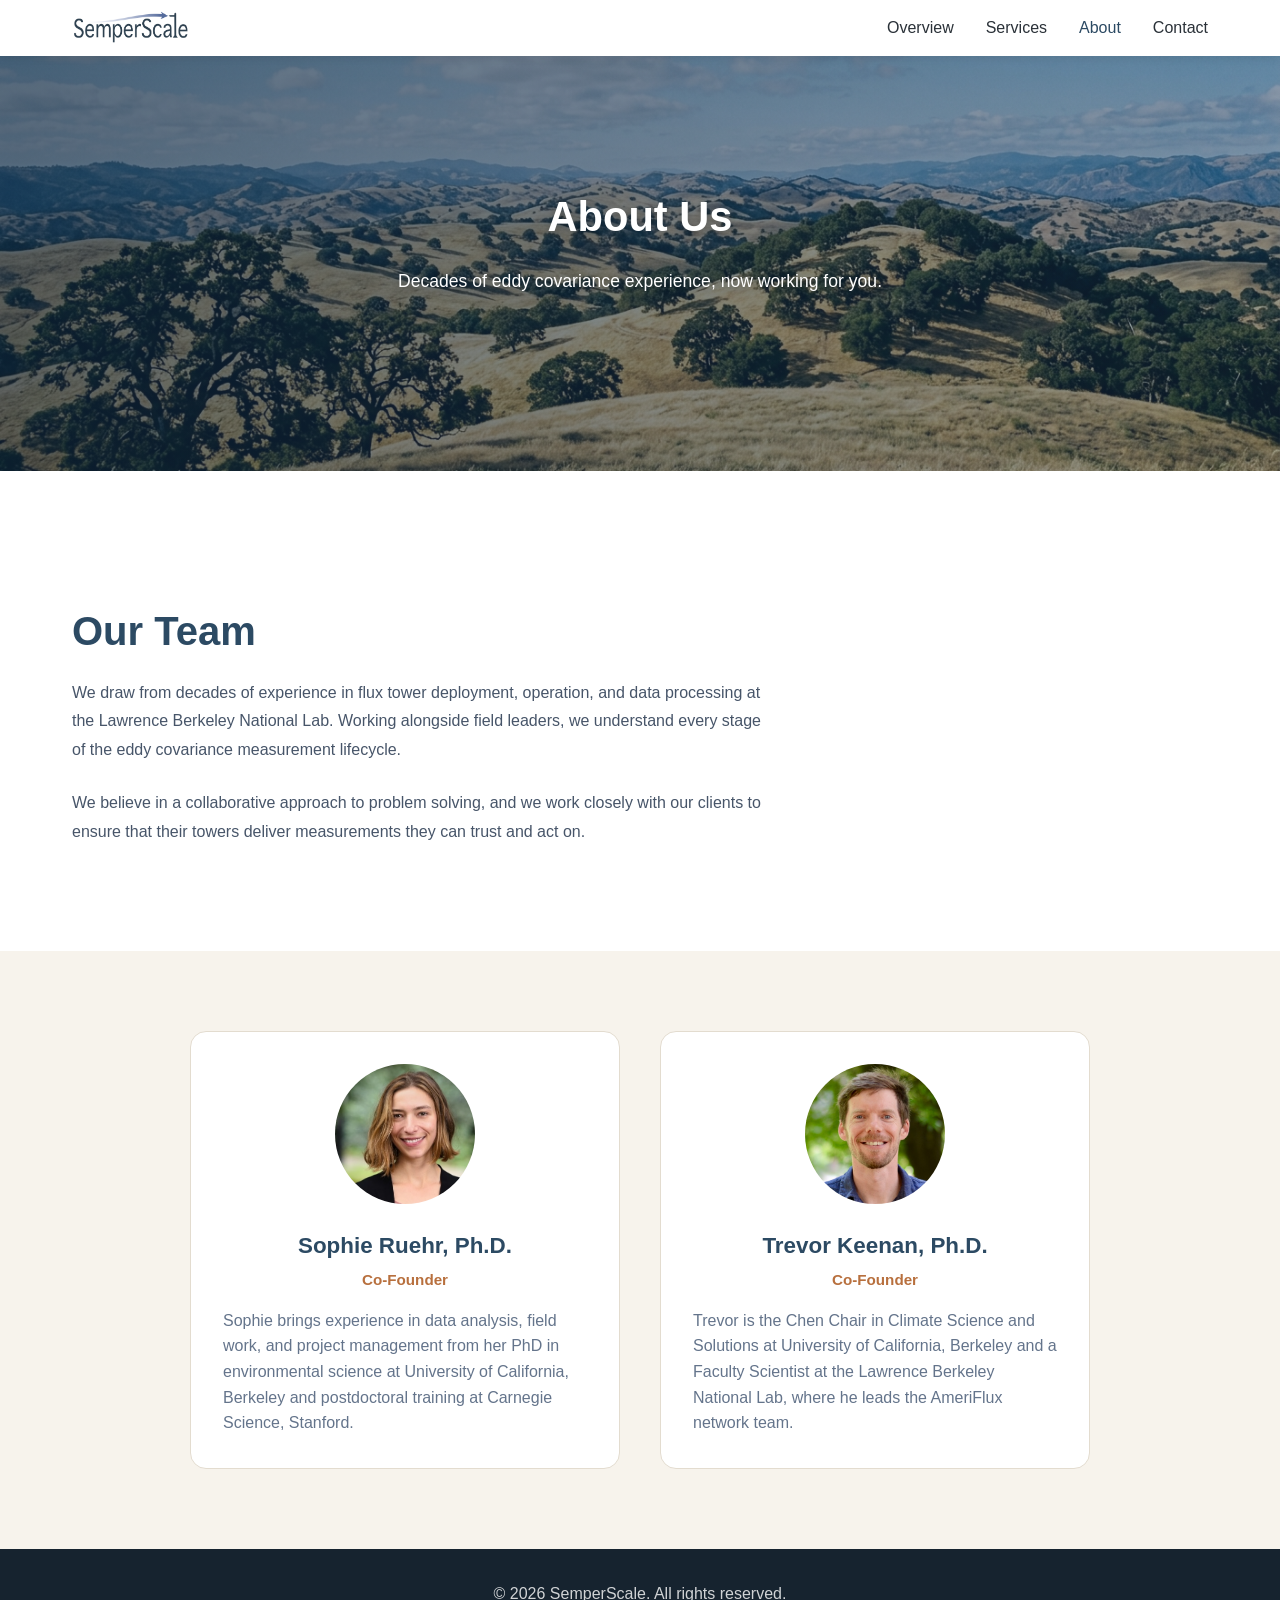
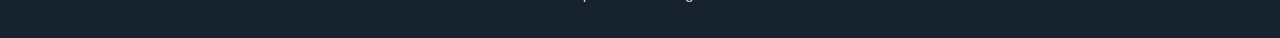
==== about.html @ 47adaabb "Add hero section with oak savannah image to About page Co-Authored-By: Claude Sonnet 5 <noreply@anth" ====
<!DOCTYPE html>
<html lang="en">
<head>
    <meta charset="UTF-8">
    <meta name="viewport" content="width=device-width, initial-scale=1.0">
    <title>About - SemperScale</title>
    <meta name="description" content="Meet the SemperScale team: decades of combined experience in eddy covariance flux tower deployment and monitoring, formerly at Lawrence Berkeley National Lab.">
    <link rel="stylesheet" href="styles.css">
    <link rel="icon" type="image/jpeg" href="photos/flavicon_small.png">
    <!-- Google tag (gtag.js) -->
    <script async src="https://www.googletagmanager.com/gtag/js?id=G-DHD9K9PDWL"></script>
    <script>
      window.dataLayer = window.dataLayer || [];
      function gtag(){dataLayer.push(arguments);}
      gtag('js', new Date());

      gtag('config', 'G-DHD9K9PDWL');
    </script>
</head>
<body>
    <!-- Navigation -->
    <nav>
        <div class="container">
            <a href="index.html" class="logo"><img src="photos/flavicon.png" alt="SemperScale"></a>
            <button class="nav-toggle" aria-label="Toggle menu" aria-expanded="false">
                <span></span>
                <span></span>
                <span></span>
            </button>
            <ul id="nav-menu">
                <li><a href="index.html#overview">Overview</a></li>
                <li><a href="services.html">Services</a></li>
                <li><a href="about.html" class="active">About</a></li>
                <li><a href="contact.html">Contact</a></li>
            </ul>
        </div>
    </nav>

    <!-- Hero Section -->
    <section class="hero hero-compact hero-image hero-image-oak-savannah">
        <div class="container">
            <h1>About Us</h1>
            <p>Decades of eddy covariance experience, now working for you.</p>
        </div>
    </section>

    <!-- Team Section -->
    <section id="team">
        <div class="container">
            <h2 class="team-heading">Our Team</h2>

            <div class="overview-text">
                <p>We draw from decades of experience in flux tower deployment, operation, and data processing at the Lawrence Berkeley National Lab. Working alongside field leaders, we understand every stage of the eddy covariance measurement lifecycle. 
                </p>

                <p>                    We believe in a collaborative approach to problem solving, and we work closely with our clients to ensure that their towers deliver measurements they can trust and act on.</p>
               
            </div>
        </div>
    </section>

    <section class="alt">
        <div class="container">
            <div class="team-grid">
                <div class="team-member">
                    <a class="profile-link" href="https://sruehr.github.io" target="_blank" rel="noopener noreferrer">
                        <div class="team-photo"><img src="photos/headshots/ruehr_headshot_web.jpg" alt="Sophie Ruehr"></div>
                        <h3>Sophie Ruehr, Ph.D.</h3>
                    </a>
                    <div class="role">Co-Founder</div>
                    <p class="bio">Sophie brings experience in data analysis, field work, and project management from her PhD in environmental science at University of California, Berkeley and postdoctoral training at Carnegie Science, Stanford.</p>
                </div>
                <div class="team-member">
                    <a class="profile-link" href="https://www.keenangroup.info/" target="_blank" rel="noopener noreferrer">
                        <div class="team-photo"><img src="photos/headshots/keenan_headshot.jpg" alt="Trevor Keenan"></div>
                        <h3>Trevor Keenan, Ph.D.</h3>
                    </a>
                    <div class="role">Co-Founder</div>
                    <p class="bio">Trevor is the Chen Chair in Climate Science and Solutions at University of California, Berkeley and a Faculty Scientist at the Lawrence Berkeley National Lab, where he leads the AmeriFlux network team. </p>
                </div>
            </div>
        </div>
    </section>

    <!-- Footer -->
    <footer>
        <div class="container">
            <p>&copy; 2026 SemperScale. All rights reserved.</p>
        </div>
    </footer>
    <script>
        const toggle = document.querySelector('.nav-toggle');
        const menu = document.getElementById('nav-menu');

        toggle.addEventListener('click', () => {
            const open = menu.classList.toggle('open');
            toggle.classList.toggle('open', open);
            toggle.setAttribute('aria-expanded', open);
        });

        menu.querySelectorAll('a').forEach(link => {
            link.addEventListener('click', () => {
                menu.classList.remove('open');
                toggle.classList.remove('open');
                toggle.setAttribute('aria-expanded', false);
            });
        });
    </script>
</body>
</html>
---- styles.css ----
* {
    margin: 0;
    padding: 0;
    box-sizing: border-box;
}

:root {
    --primary: #2C4A63;
    --primary-light: #5B87A6;
    --secondary: #B8703E;
    --accent: #C17F2A;
    --dark: #16232F;
    --light: #F7F3EC;
    --text: #2A3138;
    --border: #E3DCCF;
}

body {
    font-family: -apple-system, BlinkMacSystemFont, 'Segoe UI', Roboto, Oxygen, Ubuntu, Cantarell, sans-serif;
    line-height: 1.6;
    color: var(--text);
    background-color: #FFFFFF;
}

/* Navigation */
nav {
    background: white;
    box-shadow: 0 2px 8px rgba(0, 0, 0, 0.08);
    position: sticky;
    top: 0;
    z-index: 100;
}

nav .container {
    max-width: 1200px;
    margin: 0 auto;
    padding: 0.5rem 2rem;
    display: flex;
    justify-content: space-between;
    align-items: center;
}

.logo img {
    height: 40px;
    display: block;
}

.logo {
    font-size: 1.5rem;
    font-weight: 700;
    color: var(--primary);
    text-decoration: none;
}

nav ul {
    list-style: none;
    display: flex;
    gap: 2rem;
}

nav a {
    text-decoration: none;
    color: var(--text);
    font-weight: 500;
    transition: color 0.3s;
}

nav a:hover {
    color: var(--primary-light);
}

nav a.active {
    color: var(--primary);
}

/* Hero Section */
.hero {
    background: linear-gradient(135deg, var(--primary) 0%, var(--secondary) 100%);
    color: white;
    padding: 6rem 2rem;
    text-align: center;
}

.hero.hero-compact {
    padding: 4rem 2rem;
}

.hero.hero-image {
    background: linear-gradient(135deg, rgba(15, 42, 67, 0.55) 0%, rgba(30, 64, 99, 0.4) 100%),
        url("photos/website_images/fluxtower_landscape.png") center 25% / cover no-repeat;
    padding: 8rem 2rem;
}

.hero.hero-image.hero-image-team {
    background: linear-gradient(135deg, rgba(15, 42, 67, 0.698) 0%, rgba(30, 64, 99, 0.4) 100%),
        url("photos/website_images/team.png") center 20% / cover no-repeat;
}

.hero.hero-image.hero-image-cornfield {
    background: linear-gradient(135deg, rgba(15, 42, 67, 0.698) 0%, rgba(30, 64, 99, 0.4) 100%),
        url("photos/website_images/cornfield.jpeg") center 10% / cover no-repeat;
}

.hero.hero-image.hero-image-oak-savannah {
    background: linear-gradient(135deg, rgba(15, 42, 67, 0.698) 0%, rgba(30, 64, 99, 0.4) 100%),
        url("photos/website_images/oak_savannah.jpeg") center / cover no-repeat;
}

.hero.hero-image h1,
.hero.hero-image p,
.hero.hero-image h2 {
    text-shadow: 0 2px 10px rgba(0, 0, 0, 0.35);
}

.hero h2 {
    font-size: 1.4rem;
    font-weight: 600;
    color: white;
    margin-bottom: 2rem;
}

.hero h3 {
    font-size: 1.25rem;
    font-weight: 600;
    color: white;
    margin-bottom: 2rem;
}

.hero .container {
    max-width: 900px;
    margin: 0 auto;
}

.hero h1 {
    font-size: 3.5rem;
    margin-bottom: 1rem;
    font-weight: 700;
}

.hero.hero-compact h1 {
    font-size: 2.6rem;
}

.hero p {
    font-size: 1.3rem;
    margin-bottom: 2rem;
    opacity: 1;
    color: white;
}

.cta-button {
    display: inline-block;
    background: var(--accent);
    color: white;
    padding: 1rem 2rem;
    border-radius: 0.5rem;
    text-decoration: none;
    font-weight: 600;
    transition: all 0.3s;
    border: 2px solid var(--accent);
}

.cta-button:hover {
    background: white;
    color: var(--primary);
}

.cta-button-secondary {
    background: transparent;
    border: 2px solid white;
    margin-left: 1rem;
}

.cta-button-secondary:hover {
    background: white;
    color: var(--primary);
    border-color: white;
}

/* Container */
.container {
    max-width: 1200px;
    margin: 0 auto;
    padding: 0 2rem;
}

/* Sections */
section {
    padding: 5rem 2rem;
}

section.alt {
    background: var(--light);
}

section.peach {
    background: var(--light);
}

section h2 {
    font-size: 2.5rem;
    margin-bottom: 1rem;
    color: var(--primary);
}

section > .container > p:first-of-type {
    font-size: 1.1rem;
    color: #64748B;
    margin-bottom: 3rem;
    max-width: 700px;
}

.hero > .container > p:first-of-type {
    color: white;
    margin-left: auto;
    margin-right: auto;
}

/* Overview Section */
.overview-content {
    display: grid;
    grid-template-columns: 1fr 1fr;
    gap: 3rem;
    align-items: center;
}

.overview-text h3 {
    font-size: 1.8rem;
    margin-bottom: 1.5rem;
    color: var(--primary);
}

.overview-text p {
    margin-bottom: 1.5rem;
    color: #475569;
    line-height: 1.8;
    max-width: 700px;
}

.overview-visual {
    border-radius: 1rem;
    height: 400px;
    overflow: hidden;
}

.overview-visual img {
    width: 100%;
    height: 100%;
    object-fit: cover;
}

/* Services Grid */
.services-grid {
    display: grid;
    grid-template-columns: repeat(auto-fit, minmax(280px, 1fr));
    gap: 2rem;
}

.service-card {
    background: white;
    border-radius: 1rem;
    padding: 2rem;
    border: 1px solid var(--border);
    transition: all 0.3s;
}

.service-card:hover {
    box-shadow: 0 10px 30px rgba(0, 0, 0, 0.1);
    transform: translateY(-5px);
    border-color: var(--primary-light);
}

.service-icon {
    font-size: 2.5rem;
    margin-bottom: 1rem;
}

.service-card h3 {
    font-size: 1.3rem;
    margin-bottom: 1rem;
    color: var(--primary);
}

.service-card p {
    color: #64748B;
    line-height: 1.7;
}

.service-card a.card-link {
    display: inline-block;
    margin-top: 1rem;
    font-weight: 600;
    color: var(--primary);
    text-decoration: none;
}

.service-card a.card-link:hover {
    text-decoration: underline;
}

/* Industries Grid (services page) */
.industries-grid {
    display: grid;
    grid-template-columns: repeat(3, 1fr);
    gap: 1.5rem;
    margin-bottom: 1rem;
}

.industry-card {
    background: white;
    border: 1px solid var(--border);
    border-radius: 0.75rem;
    padding: 1.5rem;
    text-align: left;
    transition: all 0.3s;
}

.industry-card:hover {
    border-color: var(--primary-light);
    box-shadow: 0 6px 20px rgba(0, 0, 0, 0.06);
}

.industry-card h4 {
    color: var(--primary);
    font-size: 1.05rem;
    margin-bottom: 0.5rem;
}

.industry-card p {
    color: #64748B;
    font-size: 0.95rem;
}

/* Capability sections (services page) */
.capability {
    display: grid;
    grid-template-columns: 280px 1fr;
    gap: 2.5rem;
    padding: 2.5rem 0;
    border-bottom: 1px solid var(--border);
    scroll-margin-top: 90px;
}

.capability:last-child {
    border-bottom: none;
}

.capability-heading h3 {
    color: var(--primary);
    font-size: 1.5rem;
    margin-bottom: 0.75rem;
}

.capability-heading p {
    color: #64748B;
    margin-bottom: 1rem;
}

.capability-list {
    list-style: none;
}

.capability-list li {
    position: relative;
    padding-left: 1.5rem;
    margin-bottom: 0.9rem;
    color: #334155;
}

.capability-list li::before {
    content: "";
    position: absolute;
    left: 0;
    top: 0.55rem;
    width: 8px;
    height: 8px;
    border-radius: 50%;
    background: var(--primary-light);
}

.capability-list li strong {
    color: var(--text);
}

/* Services sub-nav (jump links on services page) */
.services-subnav {
    display: flex;
    flex-wrap: wrap;
    gap: 0.6rem;
    margin-bottom: 0;
}

.services-subnav a {
    text-decoration: none;
    color: var(--primary);
    background: var(--light);
    border: 1px solid var(--border);
    padding: 0.5rem 1rem;
    border-radius: 999px;
    font-size: 0.9rem;
    font-weight: 500;
    transition: all 0.2s;
}

.services-subnav a:hover {
    background: var(--primary);
    color: white;
    border-color: var(--primary);
}

/* Team Section */
.team-content {
    text-align: center;
    max-width: 700px;
    margin: 0 auto;
}

.team-content p {
    font-size: 1.1rem;
    color: #64748B;
    margin-bottom: 2rem;
}

.team-highlight {
    background: linear-gradient(135deg, rgba(15, 118, 110, 0.1) 0%, rgba(6, 182, 212, 0.1) 100%);
    padding: 2rem;
    border-radius: 1rem;
    border-left: 4px solid var(--primary-light);
}

/* About page - founder bios */
.team-heading {
    margin-top: 3rem;
}

.team-grid {
    display: grid;
    grid-template-columns: repeat(auto-fit, minmax(320px, 1fr));
    gap: 2.5rem;
    max-width: 900px;
    margin: 0 auto;
}

.team-member {
    background: white;
    border: 1px solid var(--border);
    border-radius: 1rem;
    padding: 2rem;
    text-align: center;
}

.team-photo {
    width: 140px;
    height: 140px;
    border-radius: 50%;
    margin: 0 auto 1.5rem;
    background: linear-gradient(135deg, rgba(15, 118, 110, 0.15) 0%, rgba(6, 182, 212, 0.15) 100%);
    display: flex;
    align-items: center;
    justify-content: center;
    font-size: 2.5rem;
    font-weight: 700;
    color: var(--primary);
    overflow: hidden;
}

.team-photo img {
    width: 100%;
    height: 100%;
    object-fit: cover;
}

.profile-link {
    display: block;
    text-decoration: none;
    color: inherit;
}

.profile-link .team-photo {
    transition: box-shadow 0.3s;
}

.profile-link:hover .team-photo {
    box-shadow: 0 0 0 4px rgba(20, 184, 166, 0.25);
}

.profile-link:hover h3 {
    color: var(--primary-light);
    text-decoration: underline;
}

.team-member h3 {
    color: var(--primary);
    font-size: 1.4rem;
    margin-bottom: 0.25rem;
    transition: color 0.3s;
}

.team-member .role {
    color: var(--secondary);
    font-weight: 600;
    font-size: 0.95rem;
    margin-bottom: 1rem;
}

.team-member p.bio {
    color: #64748B;
    text-align: left;
}

/* Contact Section */
.contact-container {
    text-align: center;
    max-width: 600px;
    margin: 0 auto;
}

.contact-container p {
    font-size: 1.1rem;
    color: #64748B;
    margin-bottom: 2rem;
}

.contact-email-link {
    display: inline-block;
    font-size: 1.3rem;
    font-weight: 600;
    color: var(--primary);
    text-decoration: none;
    background: white;
    padding: 1rem 2rem;
    border-radius: 0.5rem;
    border: 2px solid var(--primary-light);
    transition: all 0.3s;
}

.contact-email-link:hover {
    background: var(--primary);
    color: white;
    border-color: var(--primary);
}

/* Footer */
footer {
    background: var(--dark);
    color: white;
    padding: 2rem;
    text-align: center;
}

footer p {
    opacity: 0.8;
}

.nav-toggle {
    display: none;
    flex-direction: column;
    gap: 5px;
    background: none;
    border: none;
    cursor: pointer;
    padding: 4px;
}

.nav-toggle span {
    display: block;
    width: 24px;
    height: 2px;
    background: var(--text);
    border-radius: 2px;
    transition: all 0.3s;
}

.nav-toggle.open span:nth-child(1) {
    transform: translateY(7px) rotate(45deg);
}

.nav-toggle.open span:nth-child(2) {
    opacity: 0;
}

.nav-toggle.open span:nth-child(3) {
    transform: translateY(-7px) rotate(-45deg);
}

@media (max-width: 992px) {
    .industries-grid {
        grid-template-columns: repeat(3, 1fr);
    }
}

/* Responsive */
@media (max-width: 768px) {
    .industries-grid {
        grid-template-columns: repeat(2, 1fr);
    }

    .hero h1 {
        font-size: 2.5rem;
    }

    .hero p {
        font-size: 1.1rem;
    }

    .nav-toggle {
        display: flex;
    }

    nav ul {
        display: none;
        flex-direction: column;
        gap: 0;
        width: 100%;
        border-top: 1px solid var(--border);
        margin-top: 0.5rem;
    }

    nav ul.open {
        display: flex;
    }

    nav ul li a {
        display: block;
        padding: 0.75rem 0;
        border-bottom: 1px solid var(--border);
        font-size: 1rem;
    }

    nav .container {
        flex-wrap: wrap;
    }

    .overview-content {
        grid-template-columns: 1fr;
    }

    .overview-visual {
        height: 300px;
    }

    .cta-button-secondary {
        margin-left: 0;
        margin-top: 1rem;
        display: block;
    }

    section h2 {
        font-size: 2rem;
    }

    .capability {
        grid-template-columns: 1fr;
        gap: 1rem;
    }
}

@media (max-width: 480px) {
    .industries-grid {
        grid-template-columns: 1fr;
    }
}
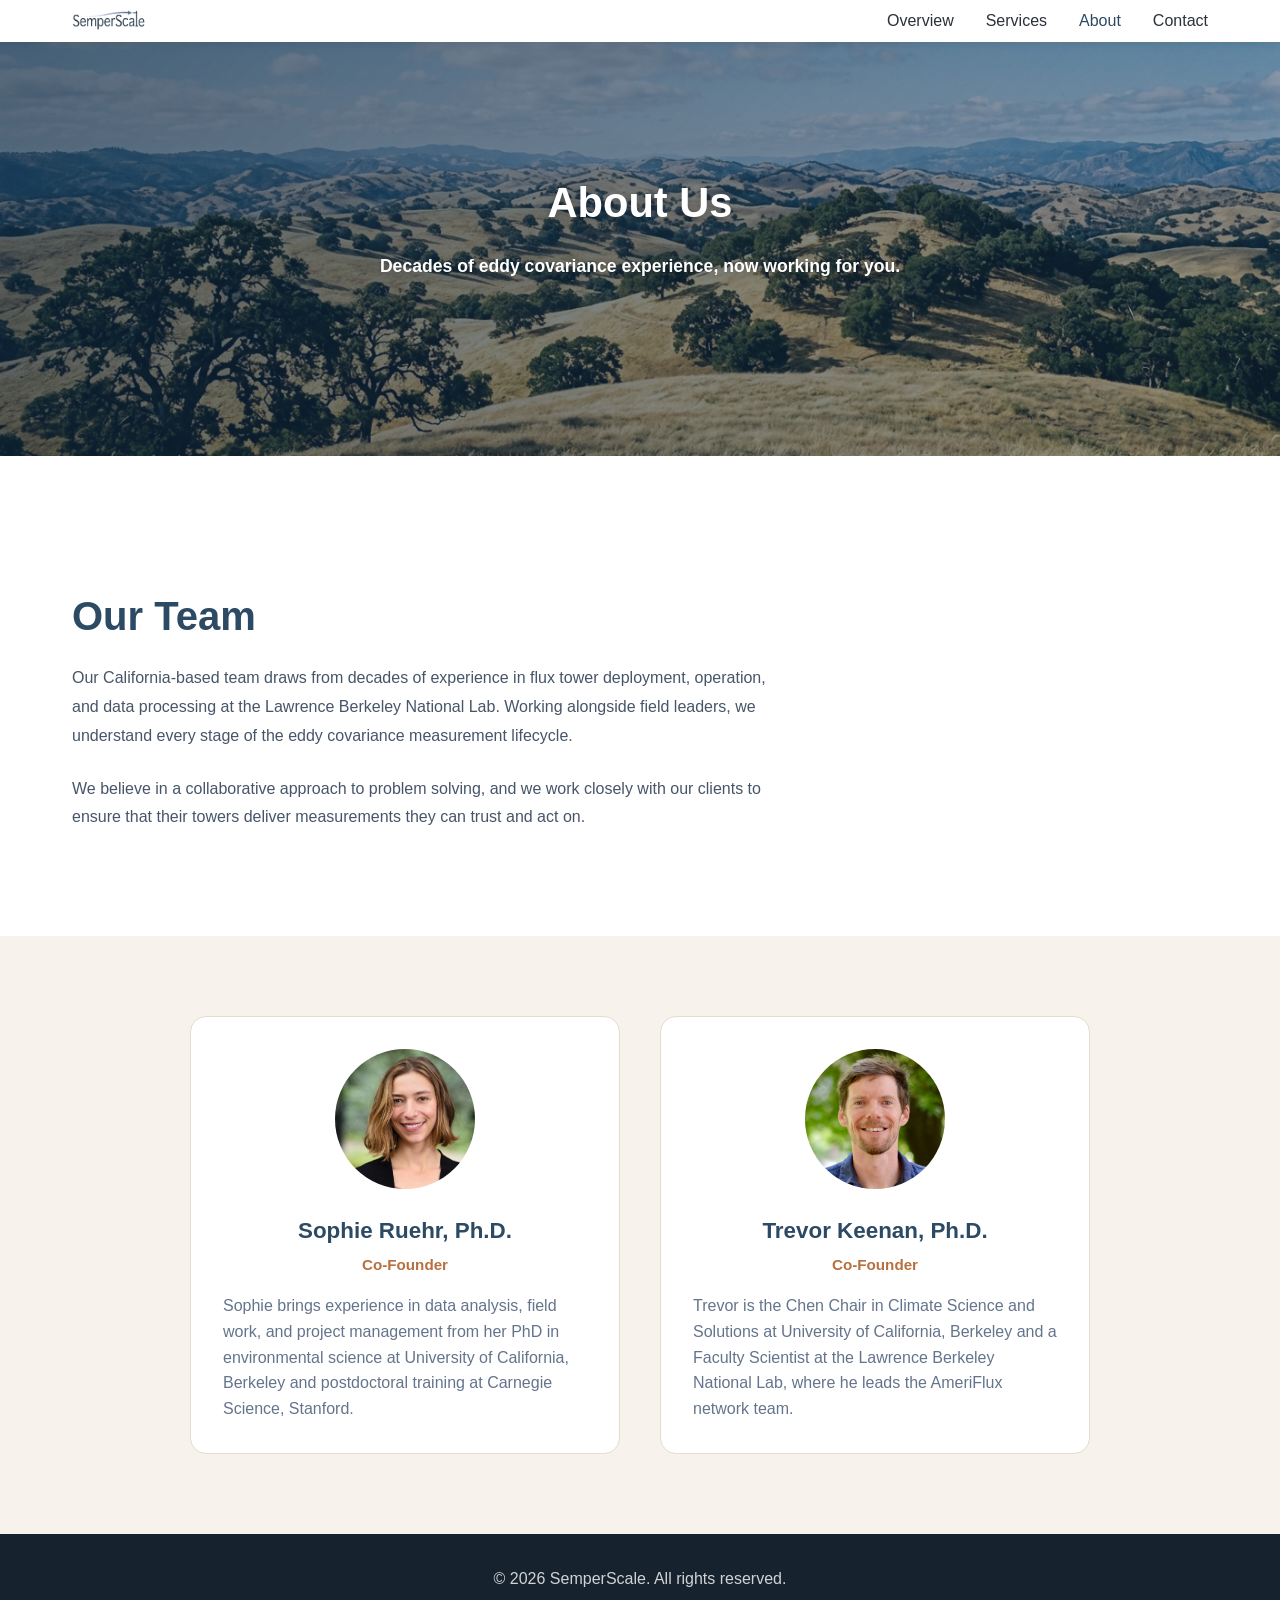
==== commit 87ad466d: "Bold hero subtitle text for legibility over images Co-Authored-By: Claude Sonnet 5 <noreply@anthropi" ====
--- a/about.html
+++ b/about.html
@@ -50,7 +50,7 @@
             <h2 class="team-heading">Our Team</h2>
 
             <div class="overview-text">
-                <p>We draw from decades of experience in flux tower deployment, operation, and data processing at the Lawrence Berkeley National Lab. Working alongside field leaders, we understand every stage of the eddy covariance measurement lifecycle. 
+                <p>Our California-based team draws from decades of experience in flux tower deployment, operation, and data processing at the Lawrence Berkeley National Lab. Working alongside field leaders, we understand every stage of the eddy covariance measurement lifecycle. 
                 </p>
 
                 <p>                    We believe in a collaborative approach to problem solving, and we work closely with our clients to ensure that their towers deliver measurements they can trust and act on.</p>
--- a/styles.css
+++ b/styles.css
@@ -41,7 +41,7 @@
 }
 
 .logo img {
-    height: 40px;
+    height: 25px;
     display: block;
 }
 
@@ -143,6 +143,7 @@
 
 .hero p {
     font-size: 1.3rem;
+    font-weight: 600;
     margin-bottom: 2rem;
     opacity: 1;
     color: white;
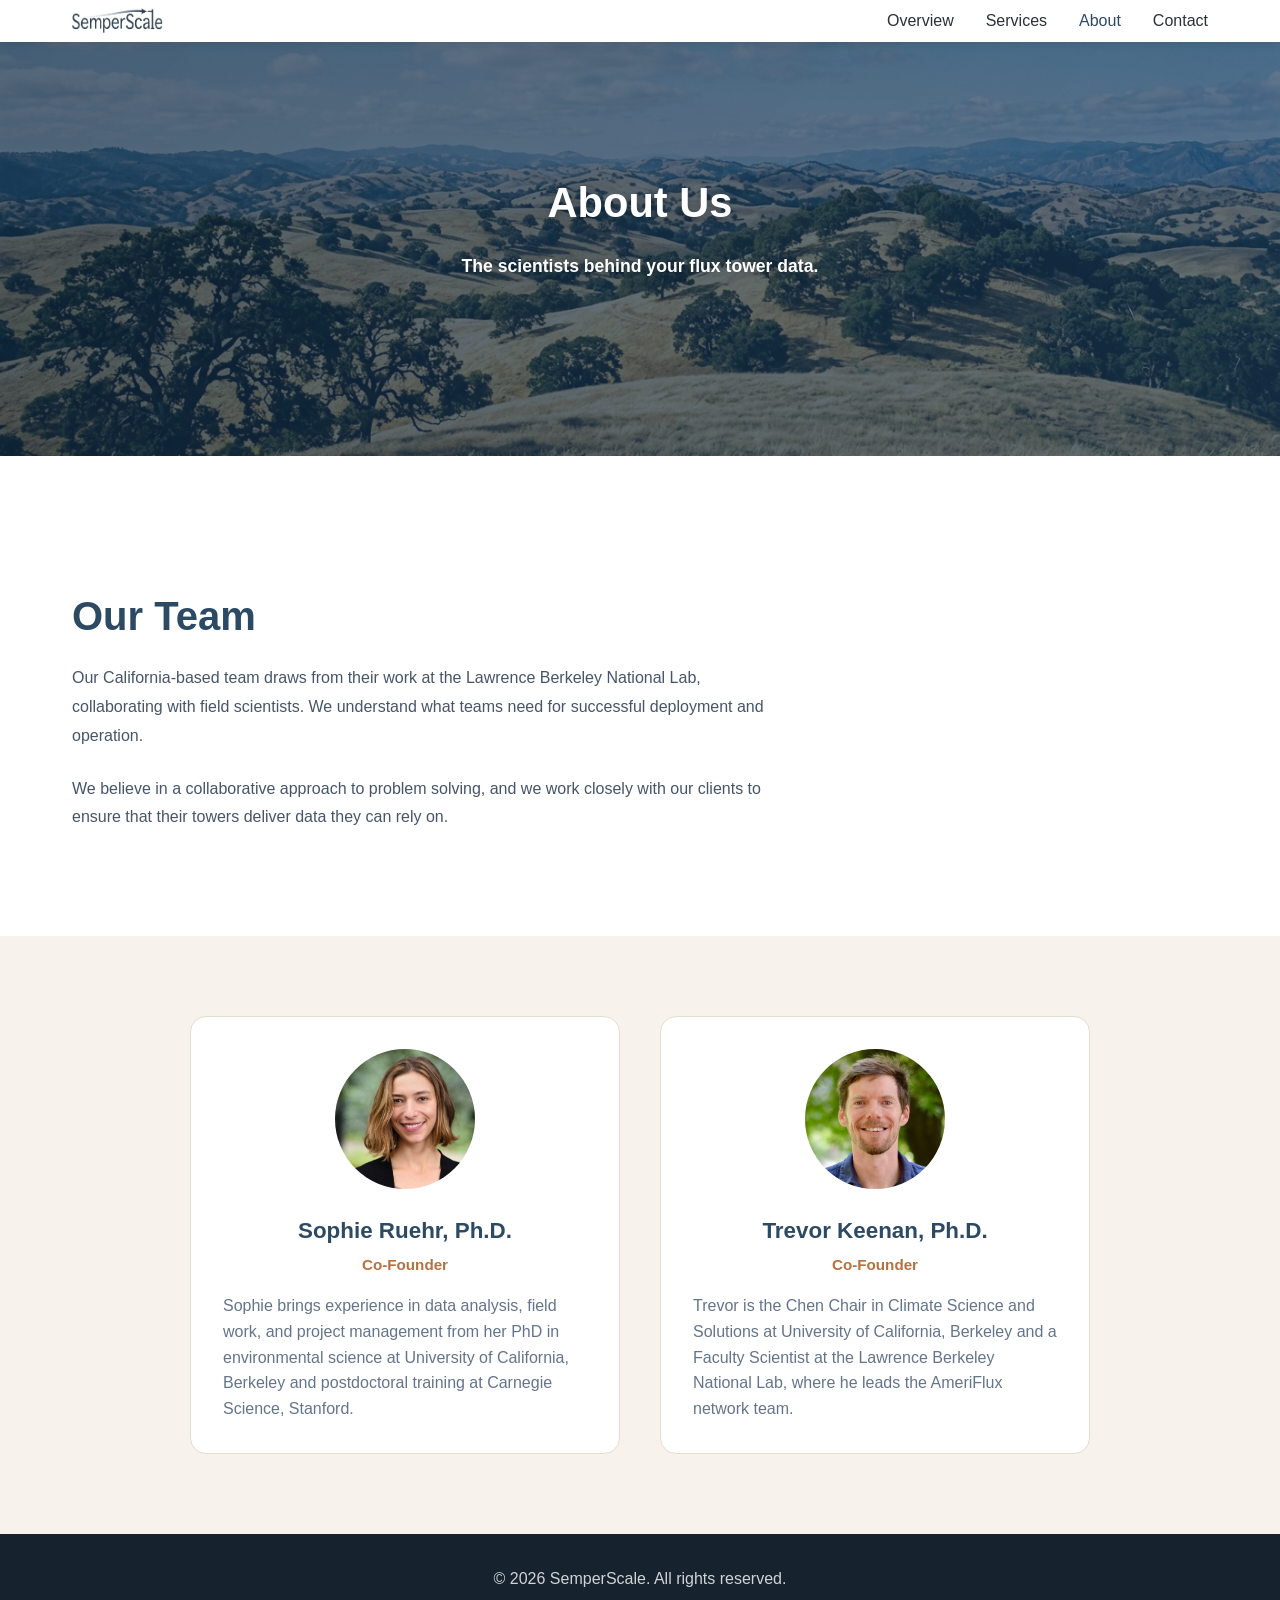
==== commit 3f77ddc3: "Updated photos and text throughout to be less redundant" ====
--- a/about.html
+++ b/about.html
@@ -40,7 +40,7 @@
     <section class="hero hero-compact hero-image hero-image-oak-savannah">
         <div class="container">
             <h1>About Us</h1>
-            <p>Decades of eddy covariance experience, now working for you.</p>
+            <p>The scientists behind your flux tower data.</p>
         </div>
     </section>
 
@@ -50,10 +50,10 @@
             <h2 class="team-heading">Our Team</h2>
 
             <div class="overview-text">
-                <p>Our California-based team draws from decades of experience in flux tower deployment, operation, and data processing at the Lawrence Berkeley National Lab. Working alongside field leaders, we understand every stage of the eddy covariance measurement lifecycle. 
+                <p>Our California-based team draws from their work at the Lawrence Berkeley National Lab, collaborating with field scientists. We understand what teams need for successful deployment and operation.
                 </p>
 
-                <p>                    We believe in a collaborative approach to problem solving, and we work closely with our clients to ensure that their towers deliver measurements they can trust and act on.</p>
+                <p>We believe in a collaborative approach to problem solving, and we work closely with our clients to ensure that their towers deliver data they can rely on.</p>
                
             </div>
         </div>
--- a/styles.css
+++ b/styles.css
@@ -86,23 +86,23 @@
 }
 
 .hero.hero-image {
-    background: linear-gradient(135deg, rgba(15, 42, 67, 0.55) 0%, rgba(30, 64, 99, 0.4) 100%),
+    background: linear-gradient(135deg, rgba(15, 42, 67, 0.3) 0%, rgba(30, 64, 99, 0.6) 100%),
         url("photos/website_images/fluxtower_landscape.png") center 25% / cover no-repeat;
     padding: 8rem 2rem;
 }
 
 .hero.hero-image.hero-image-team {
-    background: linear-gradient(135deg, rgba(15, 42, 67, 0.698) 0%, rgba(30, 64, 99, 0.4) 100%),
+    background: linear-gradient(135deg, rgba(15, 42, 67, 0.7) 0%, rgba(30, 64, 99, 0.65) 100%),
         url("photos/website_images/team.png") center 20% / cover no-repeat;
 }
 
 .hero.hero-image.hero-image-cornfield {
-    background: linear-gradient(135deg, rgba(15, 42, 67, 0.698) 0%, rgba(30, 64, 99, 0.4) 100%),
+    background: linear-gradient(135deg, rgba(15, 42, 67, 0.7) 0%, rgba(30, 64, 99, 0.65) 100%),
         url("photos/website_images/cornfield.jpeg") center 10% / cover no-repeat;
 }
 
 .hero.hero-image.hero-image-oak-savannah {
-    background: linear-gradient(135deg, rgba(15, 42, 67, 0.698) 0%, rgba(30, 64, 99, 0.4) 100%),
+    background: linear-gradient(135deg, rgba(15, 42, 67, 0.7) 0%, rgba(30, 64, 99, 0.65) 100%),
         url("photos/website_images/oak_savannah.jpeg") center / cover no-repeat;
 }
 
@@ -526,19 +526,19 @@
     display: inline-block;
     font-size: 1.3rem;
     font-weight: 600;
-    color: var(--primary);
+    color: var(--secondary);
     text-decoration: none;
     background: white;
     padding: 1rem 2rem;
     border-radius: 0.5rem;
-    border: 2px solid var(--primary-light);
+    border: 2px solid var(--secondary);
     transition: all 0.3s;
 }
 
 .contact-email-link:hover {
-    background: var(--primary);
-    color: white;
-    border-color: var(--primary);
+    background: var(--secondary);
+    color: white;
+    border-color: var(--secondary);
 }
 
 /* Footer */
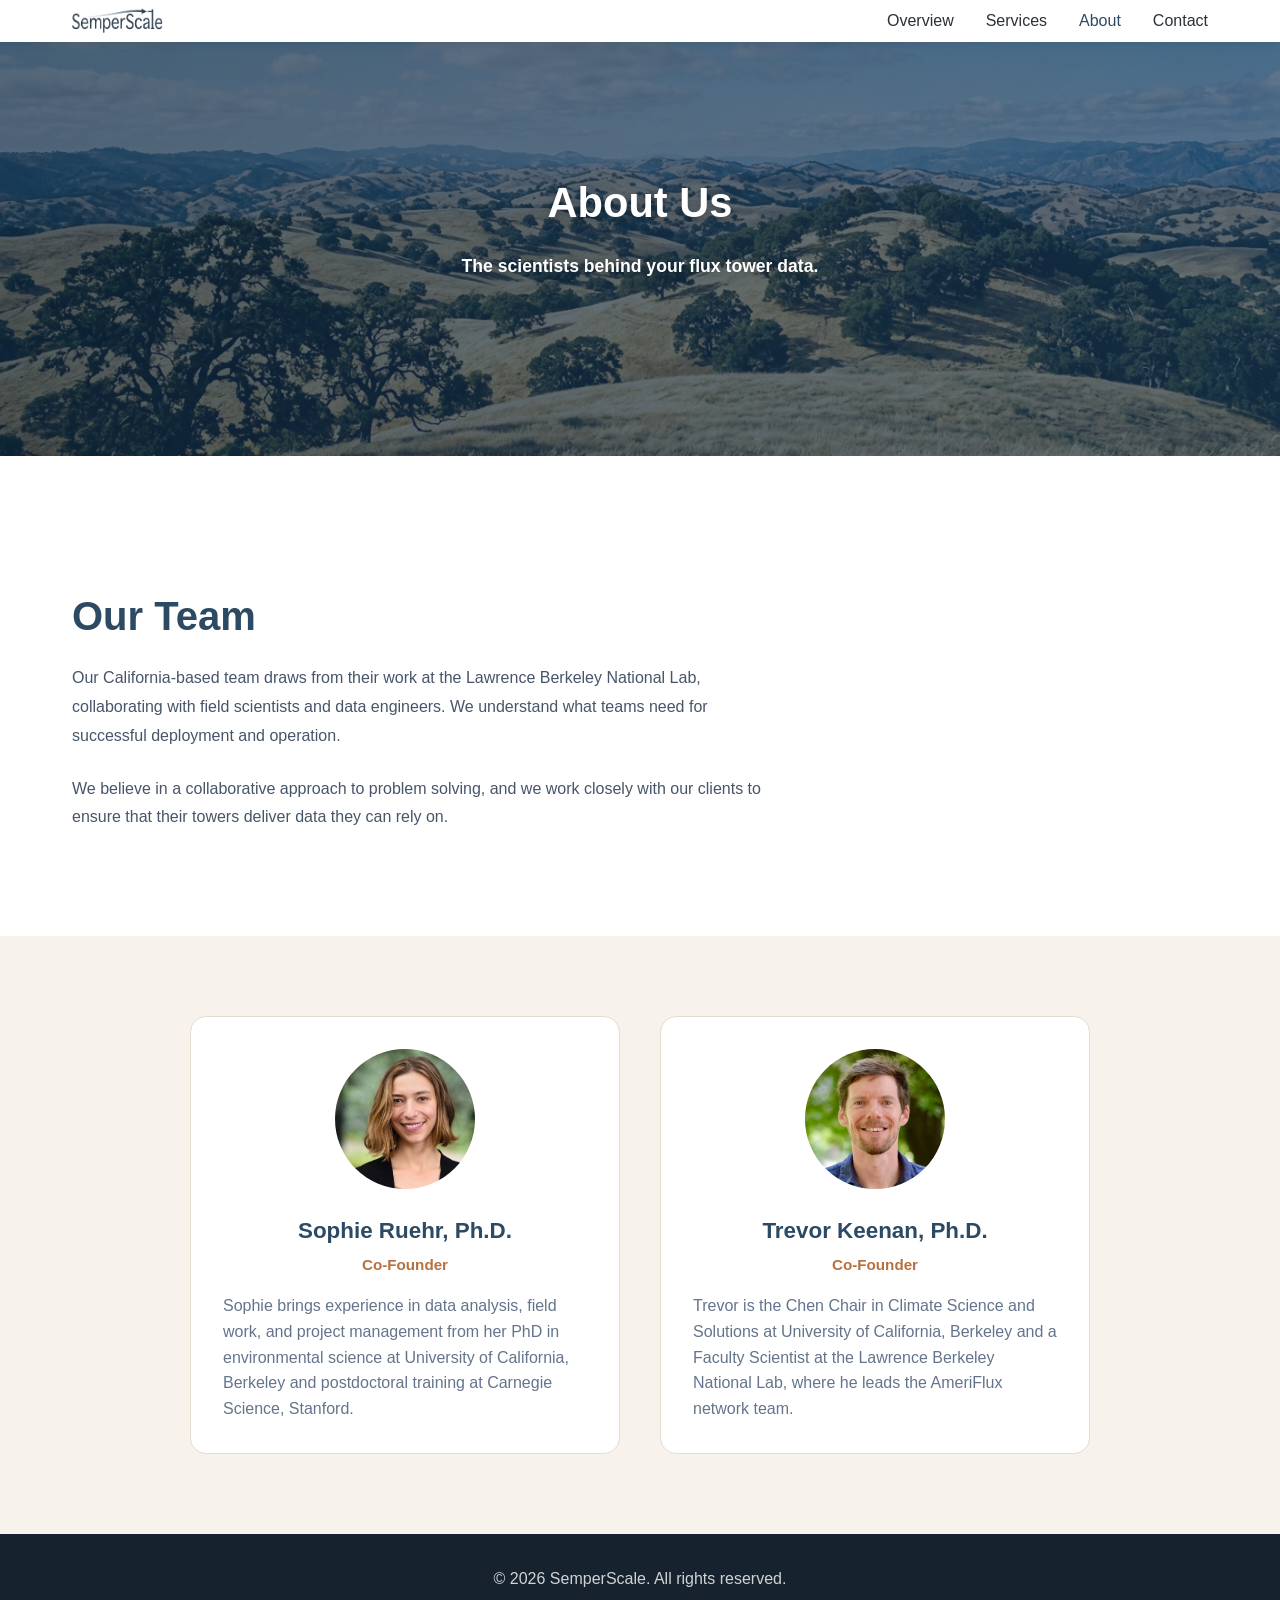
==== commit 324c5e60: "Fixed one word" ====
--- a/about.html
+++ b/about.html
@@ -50,7 +50,7 @@
             <h2 class="team-heading">Our Team</h2>
 
             <div class="overview-text">
-                <p>Our California-based team draws from their work at the Lawrence Berkeley National Lab, collaborating with field scientists. We understand what teams need for successful deployment and operation.
+                <p>Our California-based team draws from their work at the Lawrence Berkeley National Lab, collaborating with field scientists and data engineers. We understand what teams need for successful deployment and operation.
                 </p>
 
                 <p>We believe in a collaborative approach to problem solving, and we work closely with our clients to ensure that their towers deliver data they can rely on.</p>
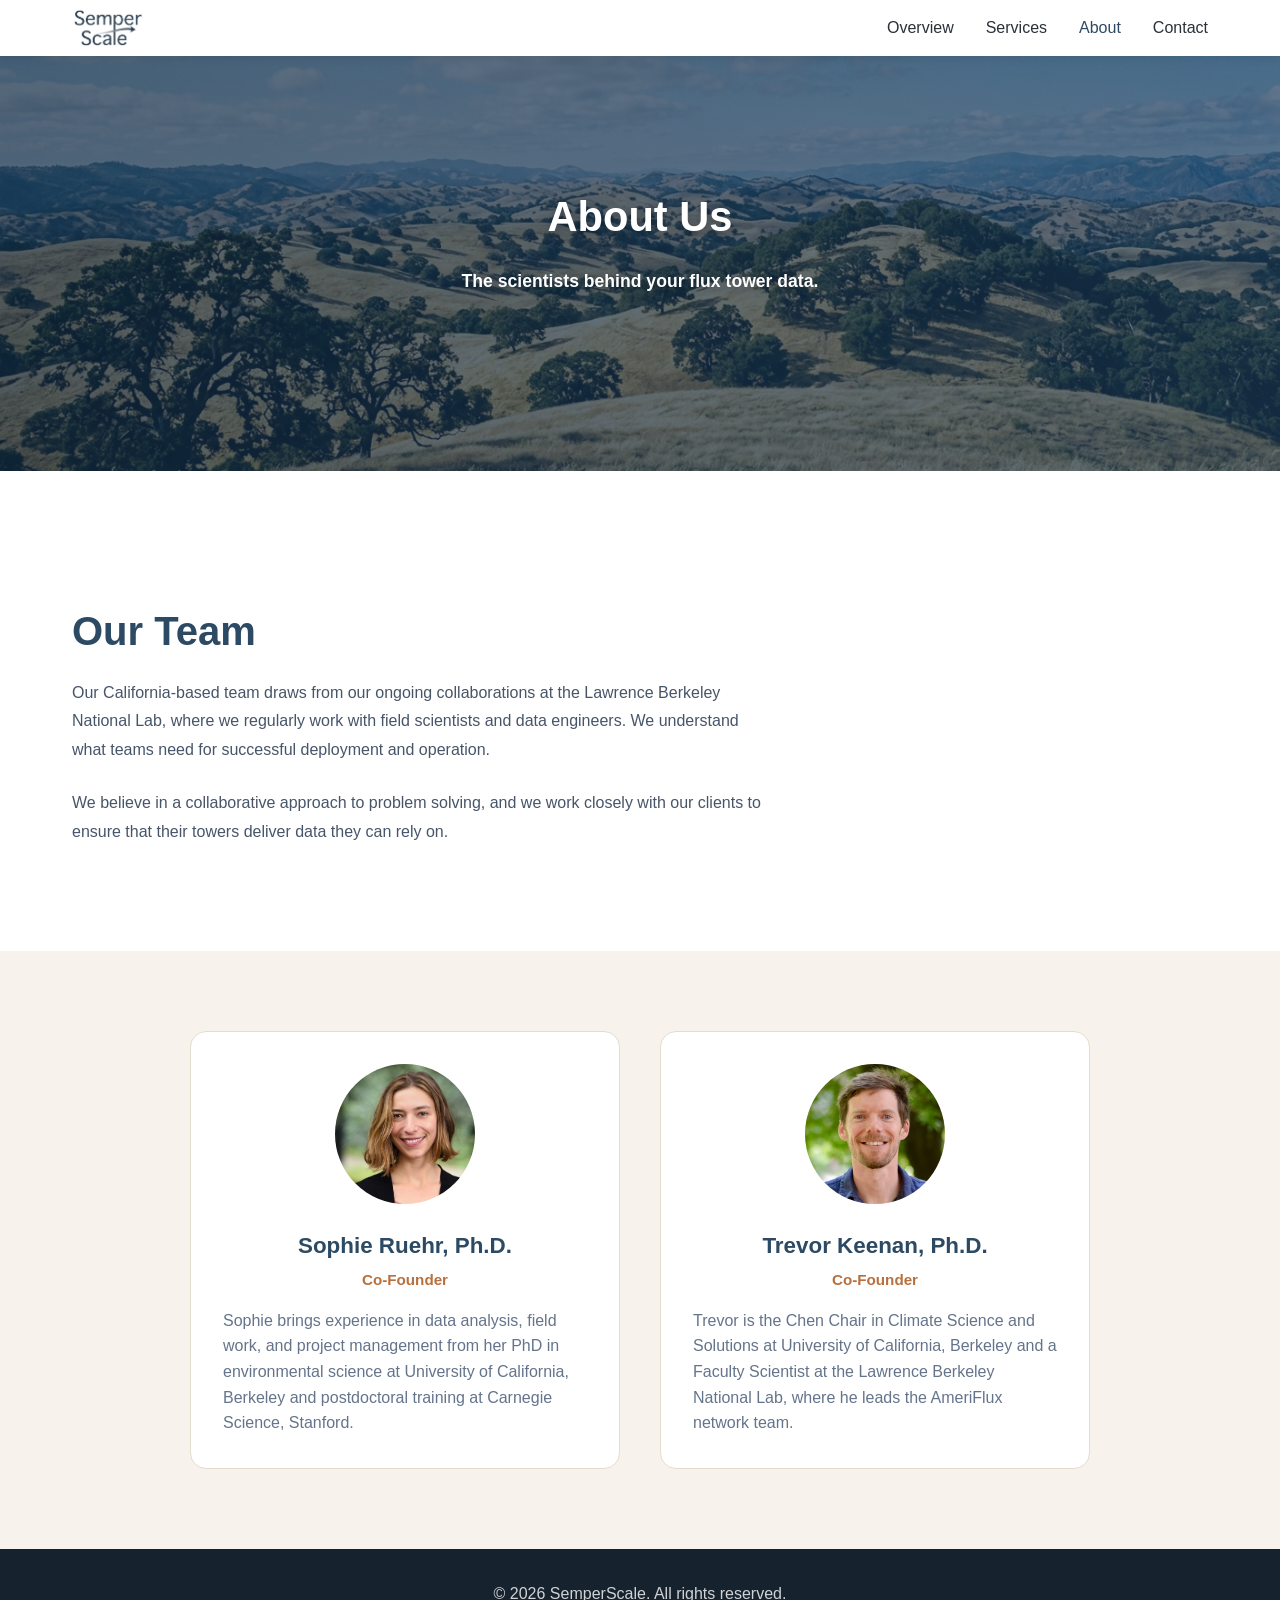
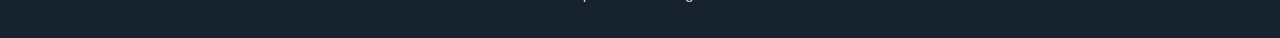
==== commit fb30e30d: "Fixing wording & updating small flavicon" ====
--- a/about.html
+++ b/about.html
@@ -50,7 +50,7 @@
             <h2 class="team-heading">Our Team</h2>
 
             <div class="overview-text">
-                <p>Our California-based team draws from their work at the Lawrence Berkeley National Lab, collaborating with field scientists and data engineers. We understand what teams need for successful deployment and operation.
+                <p>Our California-based team draws from our ongoing collaborations at the Lawrence Berkeley National Lab, where we regularly work with field scientists and data engineers. We understand what teams need for successful deployment and operation.
                 </p>
 
                 <p>We believe in a collaborative approach to problem solving, and we work closely with our clients to ensure that their towers deliver data they can rely on.</p>
--- a/styles.css
+++ b/styles.css
@@ -41,7 +41,7 @@
 }
 
 .logo img {
-    height: 25px;
+    height: 40px;
     display: block;
 }
 
@@ -258,11 +258,13 @@
 }
 
 .service-card {
+    display: block;
     background: white;
     border-radius: 1rem;
     padding: 2rem;
     border: 1px solid var(--border);
     transition: all 0.3s;
+    text-decoration: none;
 }
 
 .service-card:hover {
@@ -280,23 +282,13 @@
     font-size: 1.3rem;
     margin-bottom: 1rem;
     color: var(--primary);
+    text-decoration: none;
 }
 
 .service-card p {
     color: #64748B;
     line-height: 1.7;
-}
-
-.service-card a.card-link {
-    display: inline-block;
-    margin-top: 1rem;
-    font-weight: 600;
-    color: var(--primary);
-    text-decoration: none;
-}
-
-.service-card a.card-link:hover {
-    text-decoration: underline;
+    text-decoration: none;
 }
 
 /* Industries Grid (services page) */
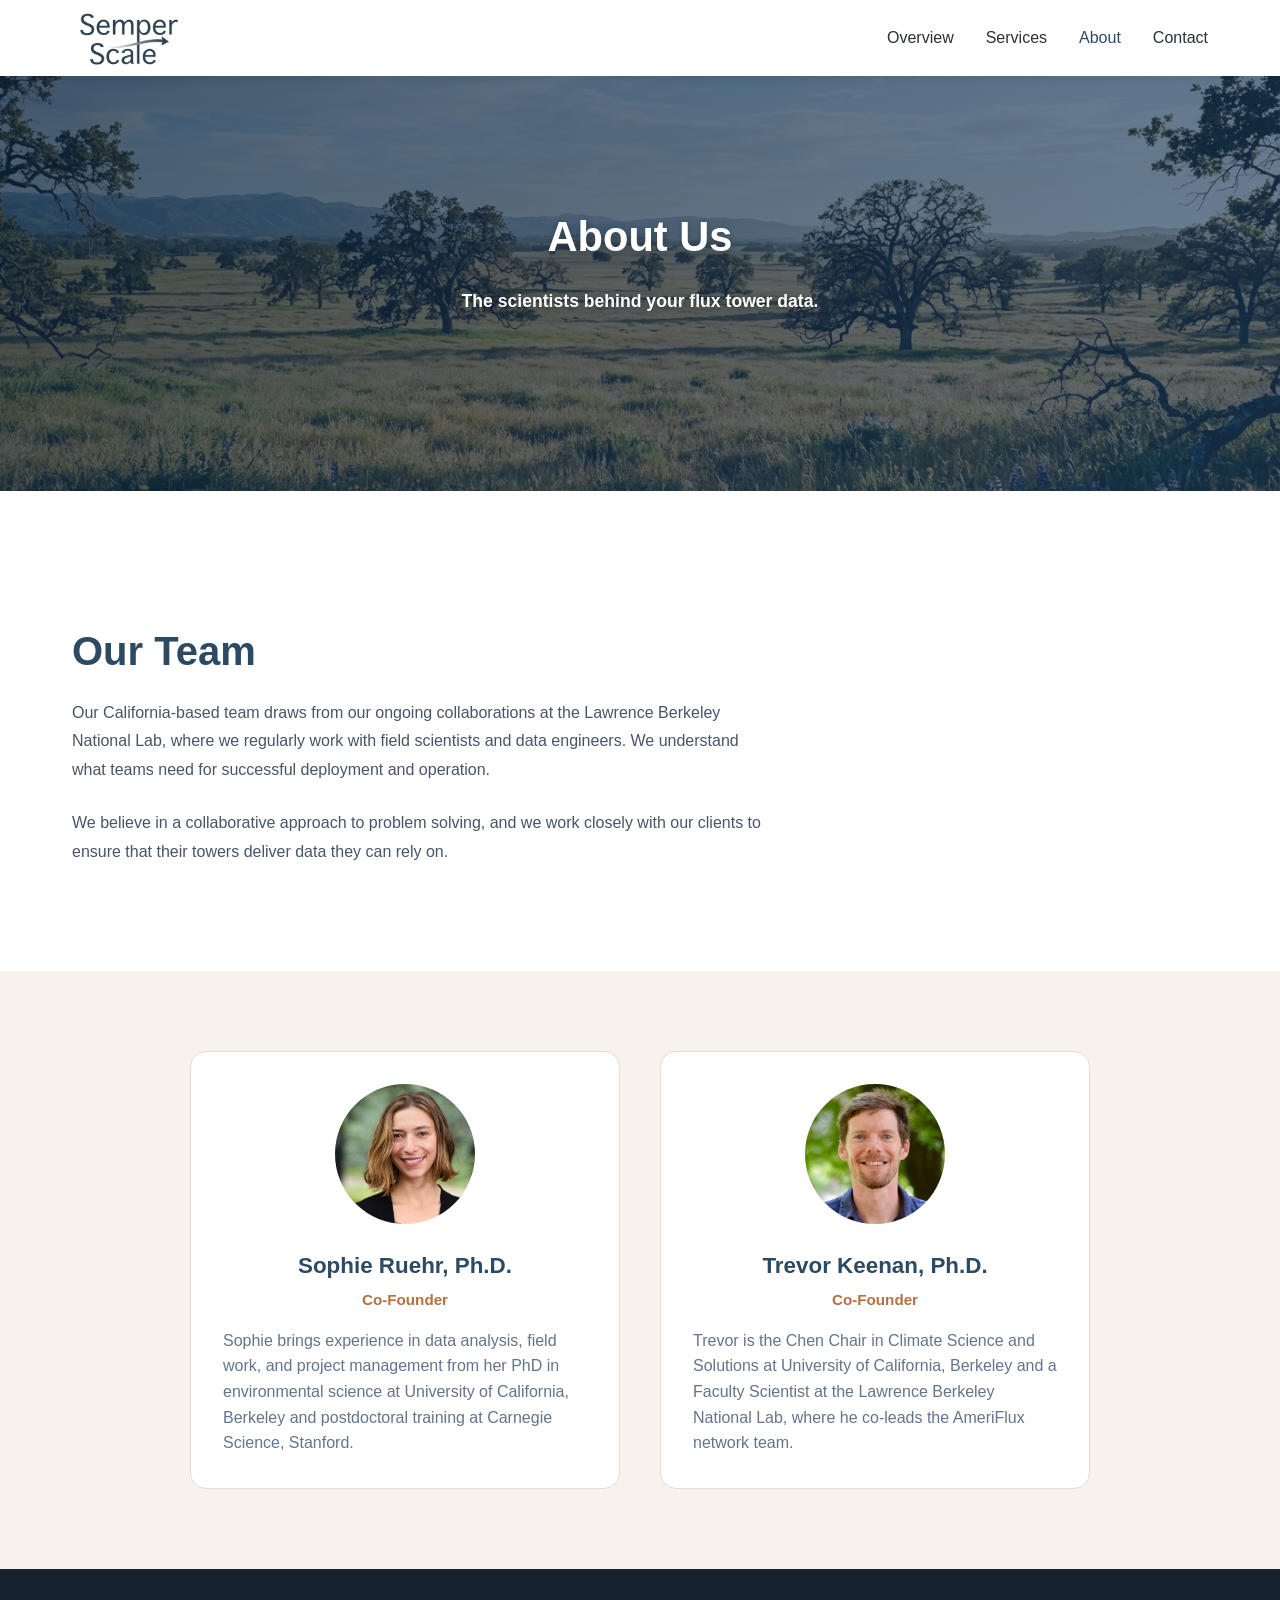
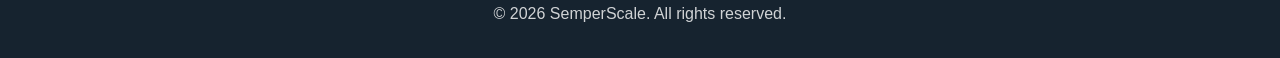
==== commit 320bb34e: "Fixed bios & image to flat oak savannah" ====
--- a/about.html
+++ b/about.html
@@ -76,7 +76,7 @@
                         <h3>Trevor Keenan, Ph.D.</h3>
                     </a>
                     <div class="role">Co-Founder</div>
-                    <p class="bio">Trevor is the Chen Chair in Climate Science and Solutions at University of California, Berkeley and a Faculty Scientist at the Lawrence Berkeley National Lab, where he leads the AmeriFlux network team. </p>
+                    <p class="bio">Trevor is the Chen Chair in Climate Science and Solutions at University of California, Berkeley and a Faculty Scientist at the Lawrence Berkeley National Lab, where he co-leads the AmeriFlux network team. </p>
                 </div>
             </div>
         </div>
--- a/styles.css
+++ b/styles.css
@@ -41,7 +41,7 @@
 }
 
 .logo img {
-    height: 40px;
+    height: 60px;
     display: block;
 }
 
@@ -87,13 +87,13 @@
 
 .hero.hero-image {
     background: linear-gradient(135deg, rgba(15, 42, 67, 0.3) 0%, rgba(30, 64, 99, 0.6) 100%),
-        url("photos/website_images/fluxtower_landscape.png") center 25% / cover no-repeat;
+        url("photos/website_images/fluxtower_landscape.jpg") center 25% / cover no-repeat;
     padding: 8rem 2rem;
 }
 
 .hero.hero-image.hero-image-team {
     background: linear-gradient(135deg, rgba(15, 42, 67, 0.7) 0%, rgba(30, 64, 99, 0.65) 100%),
-        url("photos/website_images/team.png") center 20% / cover no-repeat;
+        url("photos/website_images/team.jpg") center 20% / cover no-repeat;
 }
 
 .hero.hero-image.hero-image-cornfield {
@@ -253,7 +253,7 @@
 /* Services Grid */
 .services-grid {
     display: grid;
-    grid-template-columns: repeat(auto-fit, minmax(280px, 1fr));
+    grid-template-columns: repeat(auto-fit, minmax(min(280px, 100%), 1fr));
     gap: 2rem;
 }
 
@@ -428,7 +428,7 @@
 
 .team-grid {
     display: grid;
-    grid-template-columns: repeat(auto-fit, minmax(320px, 1fr));
+    grid-template-columns: repeat(auto-fit, minmax(min(320px, 100%), 1fr));
     gap: 2.5rem;
     max-width: 900px;
     margin: 0 auto;
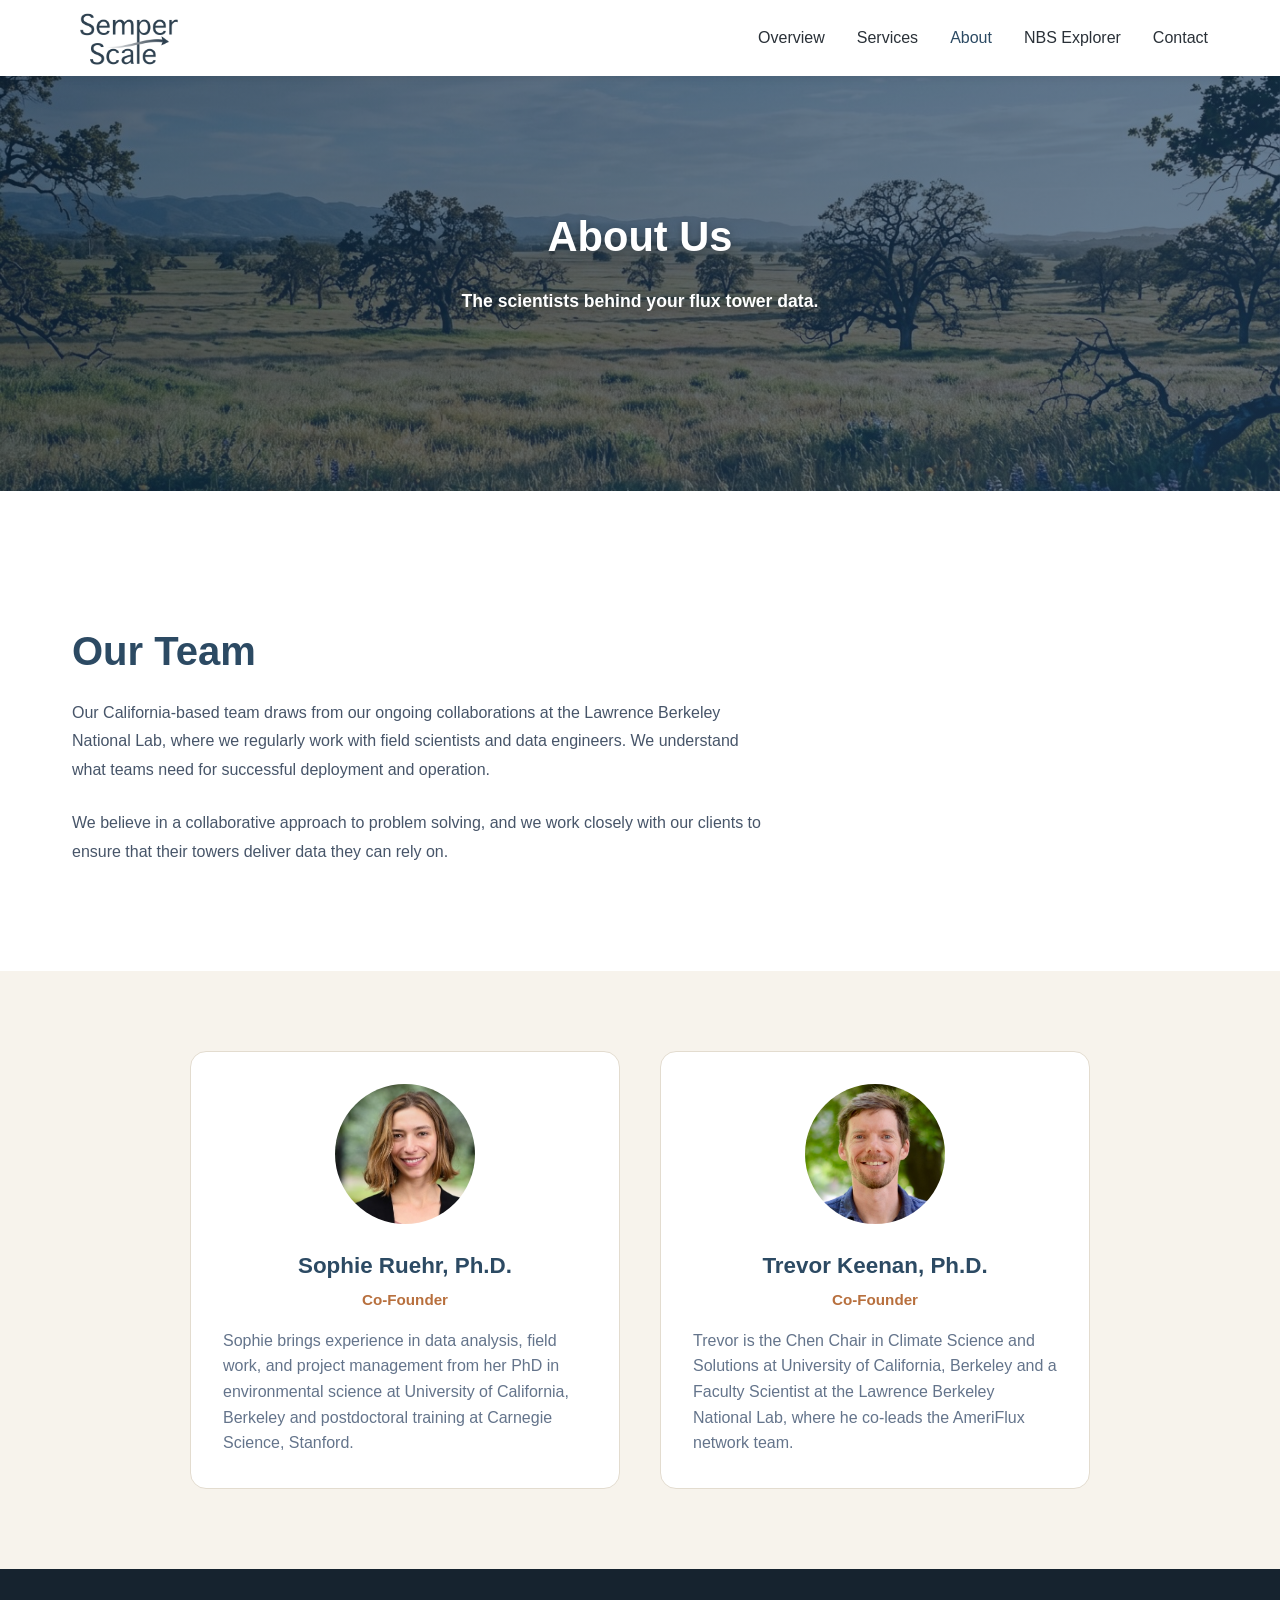
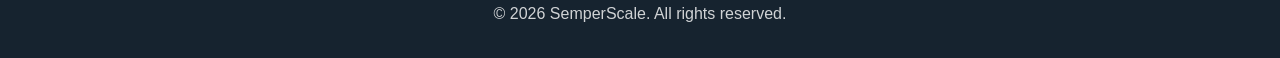
==== commit 4b4f4859: "Add NBS Explorer page and nav link Co-Authored-By: Claude Sonnet 5.5 <noreply@anthropic.com>" ====
--- a/about.html
+++ b/about.html
@@ -31,6 +31,7 @@
                 <li><a href="index.html#overview">Overview</a></li>
                 <li><a href="services.html">Services</a></li>
                 <li><a href="about.html" class="active">About</a></li>
+                <li><a href="explorer.html">NBS Explorer</a></li>
                 <li><a href="contact.html">Contact</a></li>
             </ul>
         </div>
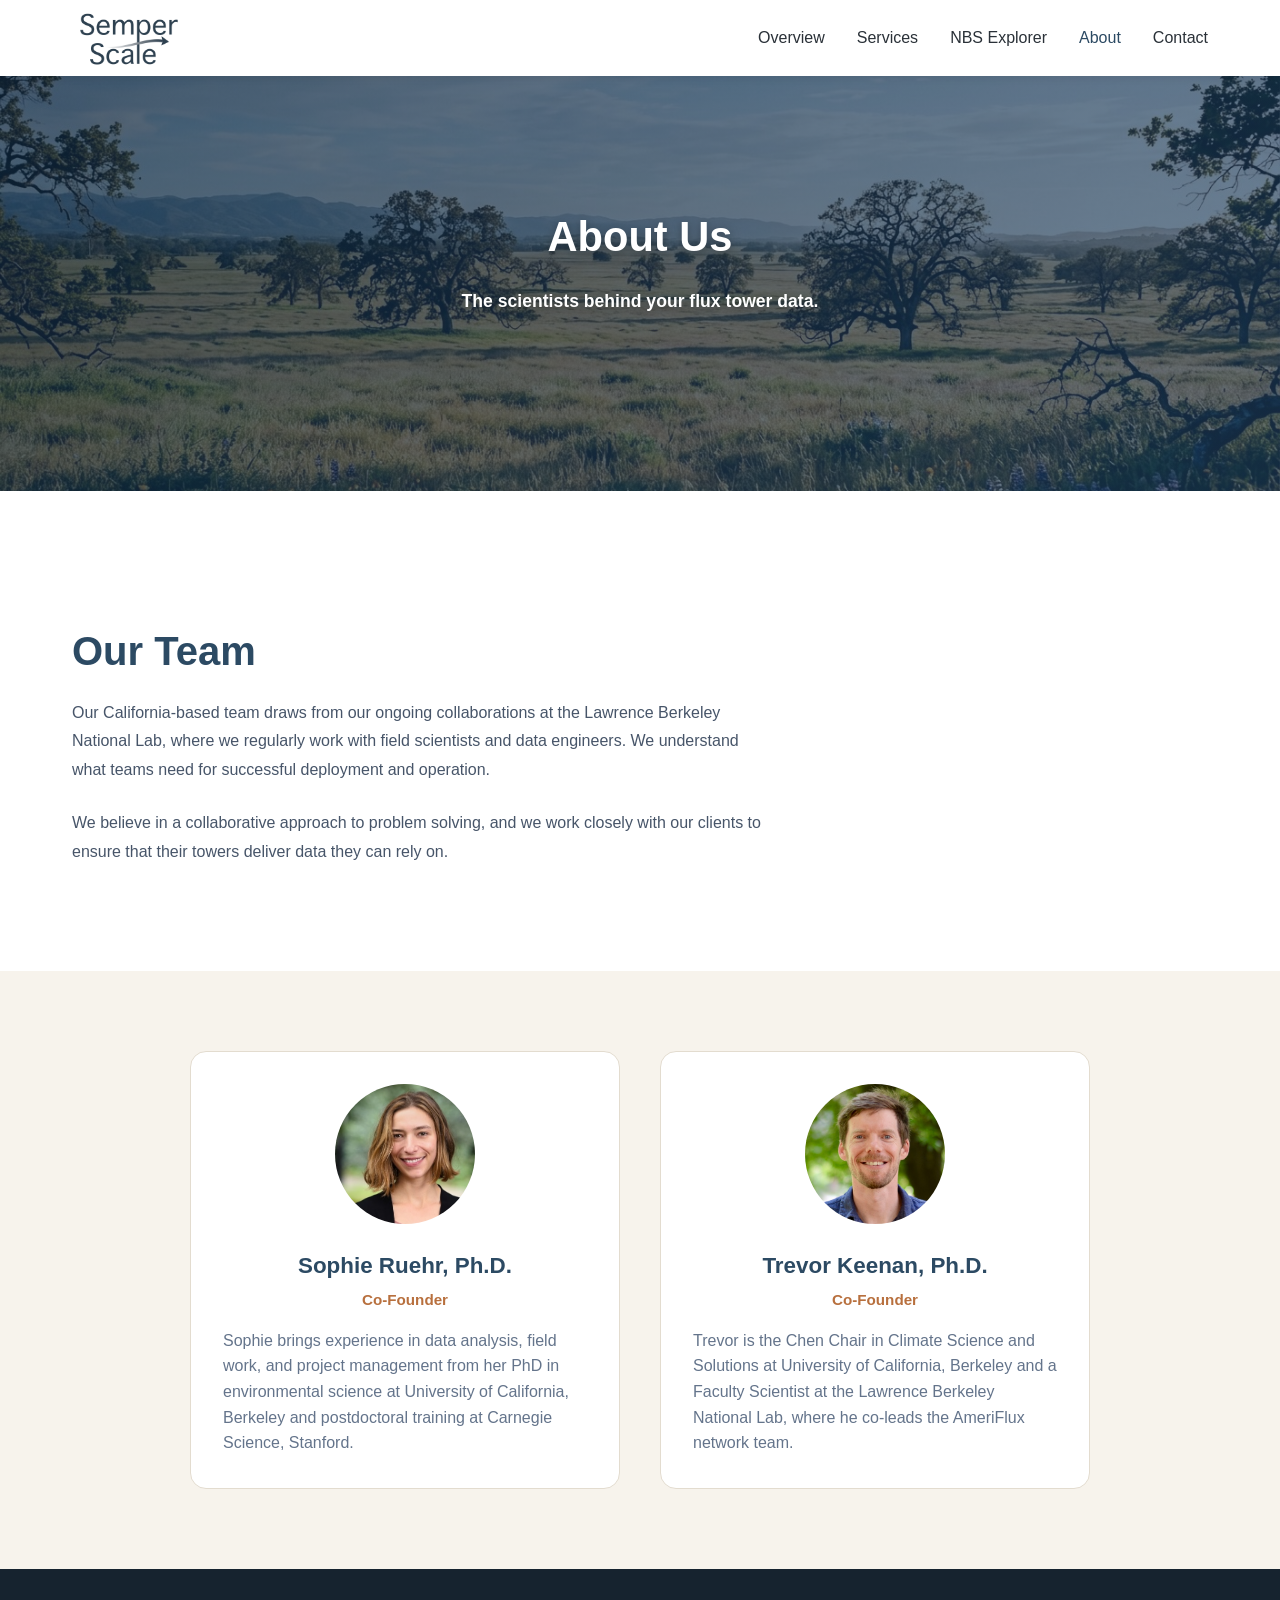
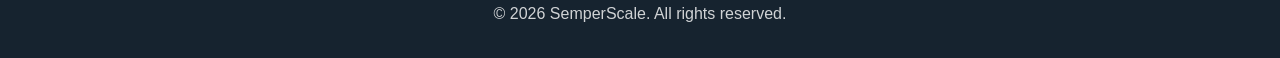
==== commit f5877aa0: "Move NBS Explorer before About in nav Co-Authored-By: Claude Sonnet 5.5 <noreply@anthropic.com>" ====
--- a/about.html
+++ b/about.html
@@ -30,8 +30,8 @@
             <ul id="nav-menu">
                 <li><a href="index.html#overview">Overview</a></li>
                 <li><a href="services.html">Services</a></li>
+                <li><a href="explorer.html">NBS Explorer</a></li>
                 <li><a href="about.html" class="active">About</a></li>
-                <li><a href="explorer.html">NBS Explorer</a></li>
                 <li><a href="contact.html">Contact</a></li>
             </ul>
         </div>
